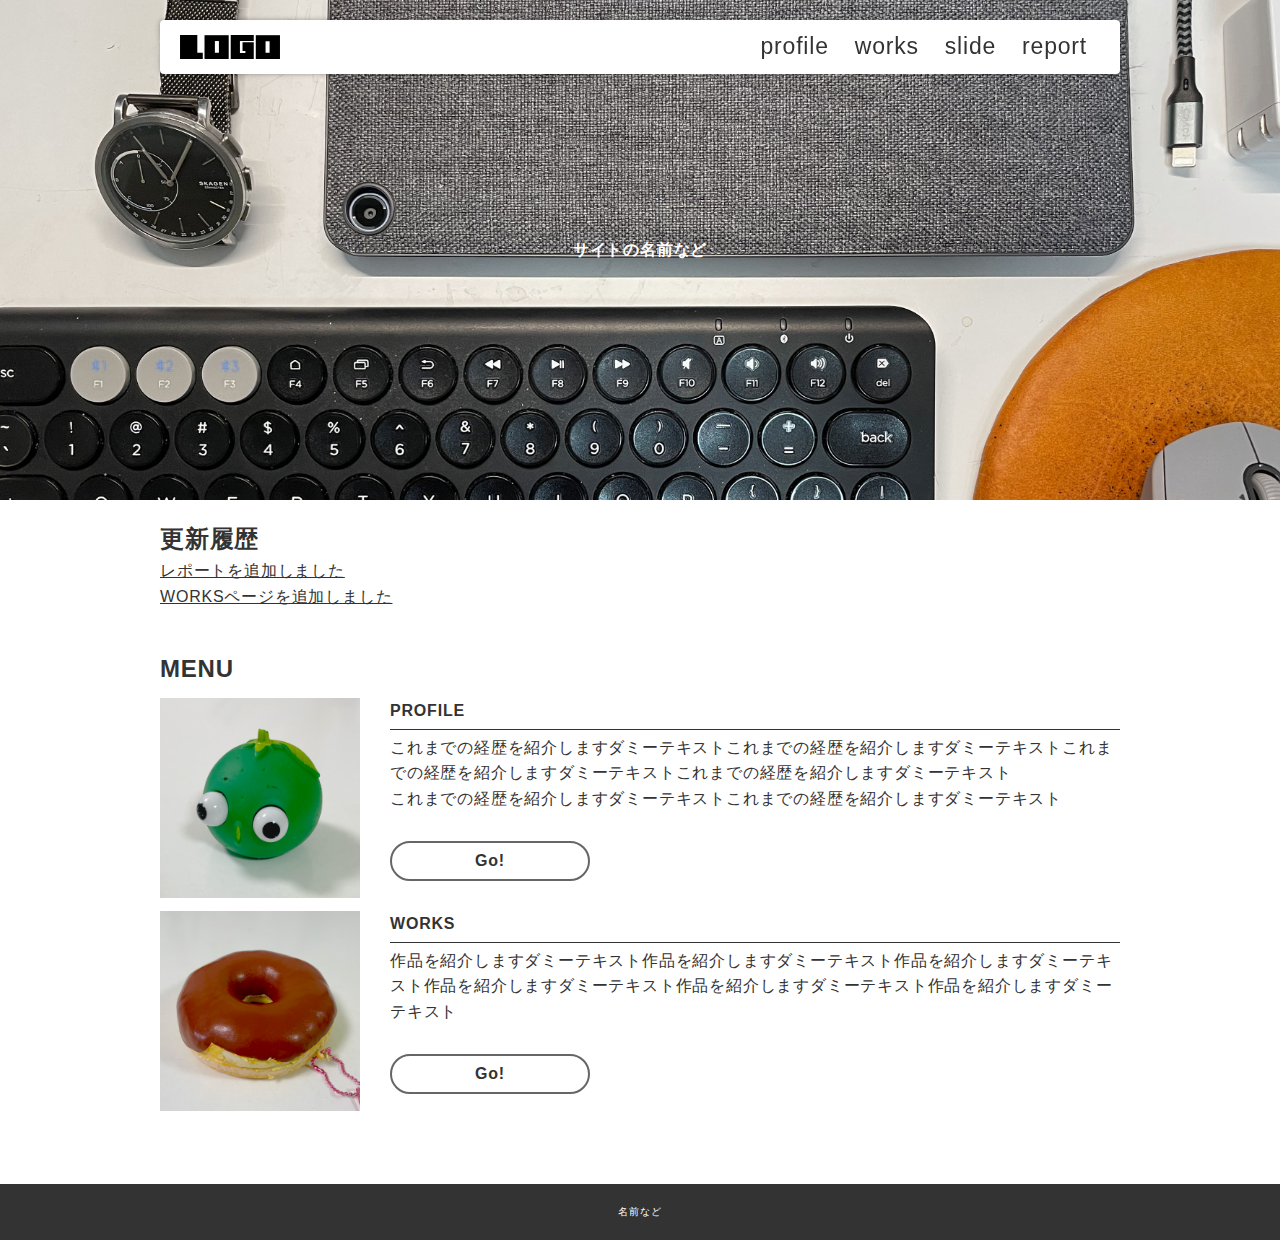
==== index.html @ c4fc2700 "Initial commit" ====
<!DOCTYPE html>
<html lang="ja">
  <head>
    <meta charset="UTF-8" />
    <meta http-equiv="X-UA-Compatible" content="IE=edge" />
    <meta name="viewport" content="width=device-width, initial-scale=1.0" />
    <link rel="stylesheet" href="./css/style.css" />

    <!-- cdnからjquery読み込み -->
    <script
      src="https://code.jquery.com/jquery-3.6.0.js"
      integrity="sha256-H+K7U5CnXl1h5ywQfKtSj8PCmoN9aaq30gDh27Xc0jk="
      crossorigin="anonymous"
    ></script>
    
    <script src="./js/main.js"></script>
    <title>トップページ</title>
  </head>
  <body>
    <header>
      <div class="inner">
        <div id="menu_btn"></div>
        <p id="header_logo">
          <a href="./index.html"><img src="./images/logo.svg" alt="" /></a>
        </p>
        <ul id="global_menu">
          <li><a href="./profile.html">profile</a></li>
          <li><a href="./works.html">works</a></li>
          <li><a href="./slide.html">slide</a></li>
          <li><a href="./report.html">report</a></li>
        </ul>
      </div>
    </header>

    <div class="top_eye_catch">サイトの名前など</div>

    <div class="contents">
      <section class="sec">
        <h2>更新履歴</h2>
        <ul>
          <li><a href="./report.html">レポートを追加しました</a></li>
          <li><a href="./works.html">WORKSページを追加しました</a></li>
        </ul>
      </section>

      <section class="sec">
        <h2>MENU</h2>
        <div class="link_menu">
          <div class="each_link">
            <div class="link_pic">
              <img src="./images/toy01.jpg" />
            </div>
            <div class="link_txt">
              <p class="link_title">PROFILE</p>
              <div>
                これまでの経歴を紹介しますダミーテキストこれまでの経歴を紹介しますダミーテキストこれまでの経歴を紹介しますダミーテキストこれまでの経歴を紹介しますダミーテキスト<br />
                これまでの経歴を紹介しますダミーテキストこれまでの経歴を紹介しますダミーテキスト
              </div>
              <a class="link_btn" href="./profile.html">Go!</a>
            </div>
          </div>

          <div class="each_link">
            <div class="link_pic">
              <img src="./images/toy02.jpg" />
            </div>
            <div class="link_txt">
              <p class="link_title">WORKS</p>
              <div>
                作品を紹介しますダミーテキスト作品を紹介しますダミーテキスト作品を紹介しますダミーテキスト作品を紹介しますダミーテキスト作品を紹介しますダミーテキスト作品を紹介しますダミーテキスト
              </div>
              <a class="link_btn" href="./works.html">Go!</a>
            </div>
          </div>
        </div>
      </section>
    </div>

    <footer>名前など</footer>
  </body>
</html>
---- css/style.css ----
@charset "UTF-8";
/*======================================================
基本 全体の設定
======================================================*/
* {
  box-sizing: border-box;
  margin: 0;
  padding: 0;
}

html,
body {
  height: 100%;
  font-feature-settings: "palt";
  background-color: #fff;
  position: relative;
}

body {
  font-size: 16px;
  line-height: 1.6;
  font-family: "游ゴシック体", YuGothic, "游ゴシック", "Yu Gothic", "ヒラギノ角ゴ ProN W3", "Hiragino Kaku Gothic ProN", "メイリオ", Meiryo, sans-serif;
  color: #333333;
  letter-spacing: 0.05em;
}

a {
  color: inherit;
  transition: 0.3s all;/* 値が変わった場合、0.3秒かけて変化する */
}

/* a:hoverはマウスオーバーしたときのセレクタ */
a:hover {
  opacity: 0.7;
}

/* 画像は親要素からはみ出さないように最大幅を100%に */
img {
  max-width: 100%;
  height: auto;
}

/* リストの先頭に・がつかないように */
li {
  list-style: none;
}

@media (min-width: 901px) {
  .sp_only {
    display: none !important;
  }
}

@media (max-width: 900px) {
  .pc_only {
    display: none !important;
  }
}




/*======================================================
header
======================================================*/
header {
  position: fixed;/* position: fixedにするとスクロールしても同じ位置に表示される */
  z-index: 2; /* z-indexはレイヤーの前後関係。数字が大きくなるほど手前 */
  max-width: 1000px;/* max-widthは最大幅 ウィンドウが小さくなればそれに合わせてせまくなる */
  top: 0;
  left: 0;
  right: 0;
  margin: auto;
}

header a {
  display: block;
  text-decoration: none;/* a要素にもともと付く下線をなしに */
}

header .inner {
  background-color: #fff;
  position: relative;
  display: flex;
  justify-content: space-between;
  padding: 15px 20px;
  box-shadow: 0px 0px 5px rgba(0, 0, 0, 0.35);
  border-radius: 4px;
  margin: 20px;
}

/* ロゴ */
#header_logo img {
  display: block;
  width: 100px;
}

/* メニュー */
#global_menu {
  display: flex;
  font-size: 23px;
  position: relative;
}



#global_menu a {
  padding: 0px 13px;
  line-height: 1;
  position: relative;
}

#global_menu li {
  position: relative;
}

#global_menu li.current::before {
  content: "";
  bottom: 2px;
  position: absolute;
  width: 100%;
  height: 10px;
  background-color: #ccc;
}

#menu_btn{
  position: absolute;
  width: 40px;
  height: 40px;
  border-radius: 20px;
  right: 10px;
  top: 7px;
  background-color: #ccc;
  z-index: 30;
  cursor: pointer;
  display: none;
}

/* レスポンシブ */
@media (max-width: 900px) {
  header .inner {
    flex-direction: column;
  }

  #global_menu {
    flex-direction: column;
    display: none;
  }

  .open_menu #global_menu {
    display: flex;
  }

  #global_menu li a{
    padding: 10px 0;
    text-align: center;
  }

  #menu_btn{
    display: block;
  }
}

/*======================================================
footer
======================================================*/
footer {
  background-color: #333;
  color: #fff;
  text-align: center;
  padding: 20px;
  font-size: 10px;
}


/*======================================================
コンテンツ共通
======================================================*/

body.contents_page {/* classにcontents_pageが指定されているbodyタグ */
  padding-top: 100px;
}

.sec{
  margin-bottom: 40px;
}

.contents {
  max-width: 1000px;
  min-height: 600px;
  padding: 20px;
  margin: auto;
}

/* =================================================
トップページ
================================================= */
.top_eye_catch {
  height: 500px;
  color: #fff;
  font-weight: bold;
  background-image: url(../images/top.jpg);/* 背景画像 */
  background-size: cover;/* 背景画像のサイズ 要素いっぱいに表示 */
  background-position: center center;/* 背景画像の位置 */
  background-attachment: fixed;/* スクロールしたときの背景画像の位置 固定 */
  
  /* 上下左右中央テクニック https://ics.media/entry/17522/ */
  display: flex;
  align-items: center;
  justify-content: center;
}

.link_menu{
  padding-top: 10px;
}

.each_link{
  display: flex;
}

.each_link .link_pic{
  width: 200px;
}

.each_link .link_txt{
  margin-left: 30px;
  flex: 1;
}

.each_link .link_title{
  font-weight: bold;
  padding-bottom: 5px;
  margin-bottom: 5px;
  border-bottom: 1px solid #333;
}

a.link_btn{
  text-decoration: none;
  font-weight: bold;
  display: block;
  margin: 30px 0;
  border: 2px solid #666;
  padding: 5px;
  text-align: center;
  border-radius: 50px;
  width: 200px;
}

a.link_btn:hover{/* classがlink_btnのaタグのマウスオーバー時 */
  opacity: 1;/* 半透明にならないように上書き */
  border-radius: 0;
  color: #fff;
  background-color: #333;
}

/* =================================================
worksページ
================================================= */

.thumb_list {
  display: flex;
  flex-wrap: wrap;
  margin: 0 -10px;
}

.thumb_list li {
  width: 25%;
  padding: 10px;
}

@media (max-width: 900px) {
  .thumb_list li {
    width: 50%;
  }
}

@media (max-width: 500px) {
  .thumb_list li {
    width: 100%;
  }
}

.thumb_list li a {
  display: block;
  height: 120px;
  border: 1px solid #ccc;
  opacity: 1;
  overflow: hidden;/* はみ出た部分は隠す */
}

.thumb_list li a img {
  display: block;
  width: 100%;
  height: 100%;
  object-fit: cover;
  object-position: center center;
  
  transition: 0.4s all;
}

/* マウスオーバー時、中の画像が1.3倍になって10度傾く */
.thumb_list li a:hover img{
  transform: scale(1.3) rotate(10deg);
}

/*======================================================
reportページ
======================================================*/

.report_eye_catch {
  height: 300px;
  background-image: url(../images/report.jpg);
  background-size: cover;
  background-position: center center;
  display: flex;
  align-items: center;
  justify-content: center;
  color: #fff;
  font-weight: bold;
}

.report {
  border: 1px solid #ccc;
  padding: 40px;
}

.report .outline {
  margin-bottom: 40px;
  display: flex;
}

@media (max-width: 900px) {
  .report .outline {
    display: block;
  }
}

.report .outline .pic {
  width: 45%;
  border: 3px solid #999;
}

.report .outline .txt {
  flex: 1;
  padding-left: 20px;
}

.report h1 {
  margin-bottom: 20px;
  padding-left: 10px;
  border-left: 5px solid #ff9a02;
}

.ex_link {
  display: inline-block;
  position: relative;
  padding: 4px;
  padding-left: 26px;
}

.ex_link::before {
  box-sizing: border-box;
  content: "";
  display: block;
  width: 20px;
  height: 14px;
  border: 3px solid #666;
  border-radius: 3px;
  position: absolute;
  left: 0;
  top: 0;
  bottom: 0;
  margin: auto;
}

/* =================================================
profileページ
================================================= */
.profile_container{
  writing-mode: vertical-rl;
  width: 100%;
  height: 300px;
  overflow: auto;
}

.profile_container h3{
  margin-right: 30px;
}



/*======================================================
汎用
======================================================*/
.mb_m {
  margin-bottom: 20px;
}
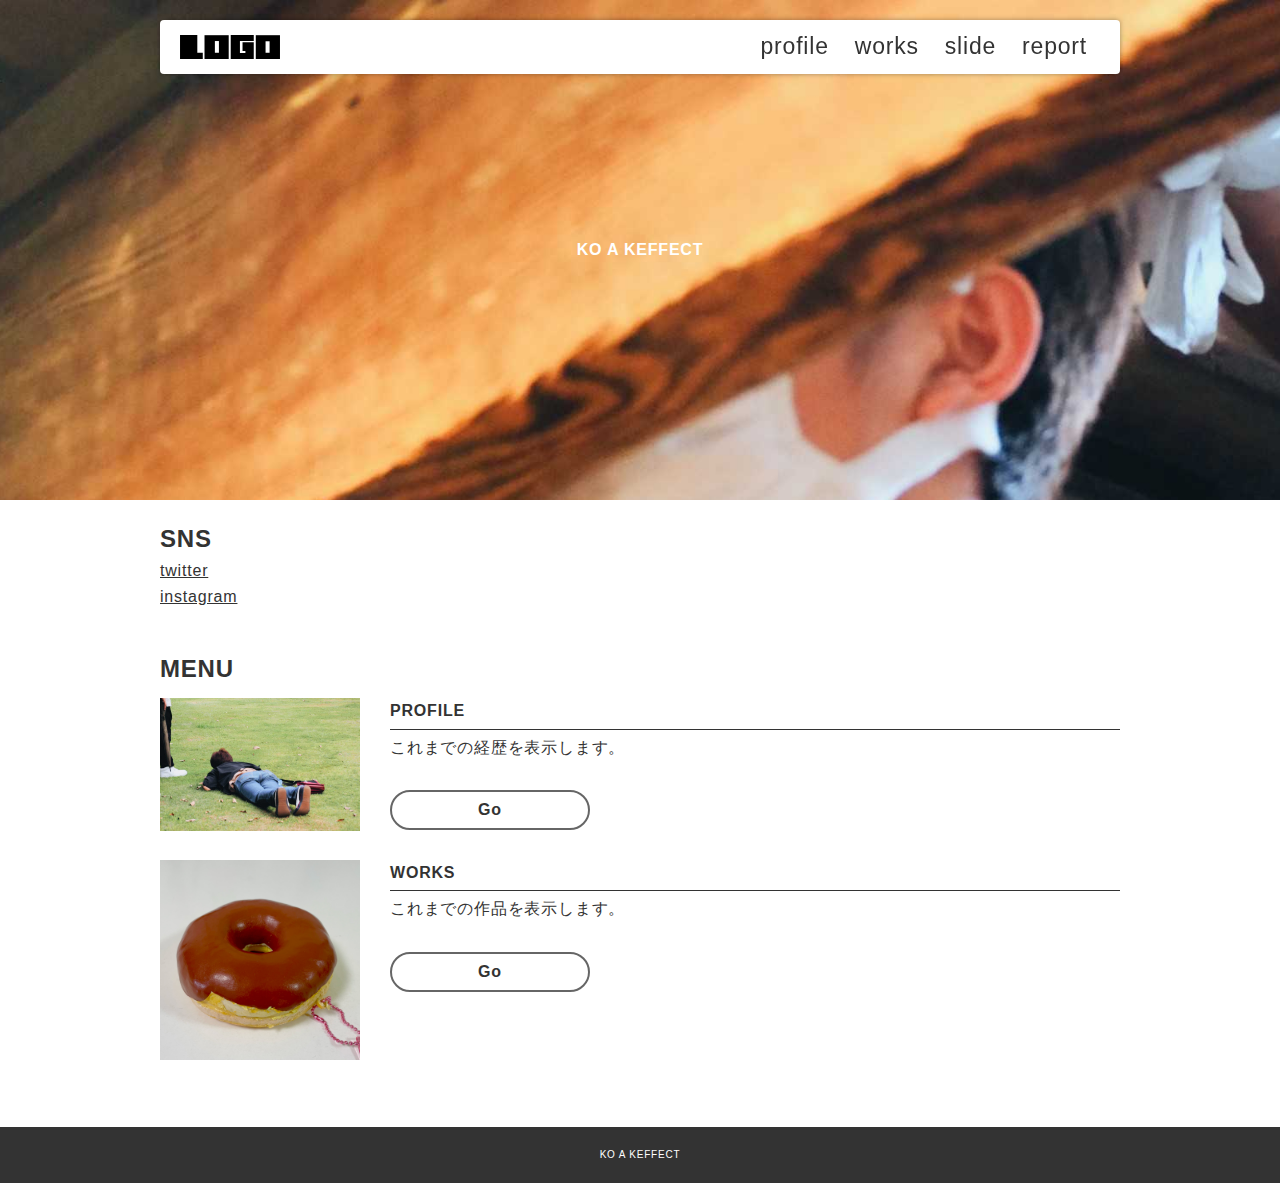
==== commit a8854d70: "各種変更" ====
--- a/index.html
+++ b/index.html
@@ -5,14 +5,12 @@
     <meta http-equiv="X-UA-Compatible" content="IE=edge" />
     <meta name="viewport" content="width=device-width, initial-scale=1.0" />
     <link rel="stylesheet" href="./css/style.css" />
-
     <!-- cdnからjquery読み込み -->
     <script
       src="https://code.jquery.com/jquery-3.6.0.js"
       integrity="sha256-H+K7U5CnXl1h5ywQfKtSj8PCmoN9aaq30gDh27Xc0jk="
       crossorigin="anonymous"
     ></script>
-    
     <script src="./js/main.js"></script>
     <title>トップページ</title>
   </head>
@@ -31,35 +29,31 @@
         </ul>
       </div>
     </header>
-
-    <div class="top_eye_catch">サイトの名前など</div>
-
+    <div class="top_eye_catch">KO A KEFFECT</div>
     <div class="contents">
       <section class="sec">
-        <h2>更新履歴</h2>
+        <h2>SNS</h2>
         <ul>
-          <li><a href="./report.html">レポートを追加しました</a></li>
-          <li><a href="./works.html">WORKSページを追加しました</a></li>
+          <li><a href="https://twitter.com/itogh_K">twitter</a></li>
+          <li><a href="https://youtu.be/dQw4w9WgXcQ">instagram</a></li>
         </ul>
       </section>
-
       <section class="sec">
         <h2>MENU</h2>
         <div class="link_menu">
           <div class="each_link">
             <div class="link_pic">
-              <img src="./images/toy01.jpg" />
+              <img src="./images/1657693076506.jpg" />
             </div>
             <div class="link_txt">
               <p class="link_title">PROFILE</p>
               <div>
-                これまでの経歴を紹介しますダミーテキストこれまでの経歴を紹介しますダミーテキストこれまでの経歴を紹介しますダミーテキストこれまでの経歴を紹介しますダミーテキスト<br />
-                これまでの経歴を紹介しますダミーテキストこれまでの経歴を紹介しますダミーテキスト
+               これまでの経歴を表示します。<br />
               </div>
-              <a class="link_btn" href="./profile.html">Go!</a>
+              <a class="link_btn" href="./profile.html">Go
+              </a>
             </div>
           </div>
-
           <div class="each_link">
             <div class="link_pic">
               <img src="./images/toy02.jpg" />
@@ -67,15 +61,14 @@
             <div class="link_txt">
               <p class="link_title">WORKS</p>
               <div>
-                作品を紹介しますダミーテキスト作品を紹介しますダミーテキスト作品を紹介しますダミーテキスト作品を紹介しますダミーテキスト作品を紹介しますダミーテキスト作品を紹介しますダミーテキスト
+                これまでの作品を表示します。
               </div>
-              <a class="link_btn" href="./works.html">Go!</a>
+              <a class="link_btn" href="./works.html">Go</a>
             </div>
           </div>
         </div>
       </section>
     </div>
-
-    <footer>名前など</footer>
+    <footer>KO A KEFFECT</footer>
   </body>
-</html>
+</html>--- a/css/style.css
+++ b/css/style.css
@@ -199,7 +199,7 @@
   height: 500px;
   color: #fff;
   font-weight: bold;
-  background-image: url(../images/top.jpg);/* 背景画像 */
+  background-image: url(../images/1657693103679.jpg);/* 背景画像 */
   background-size: cover;/* 背景画像のサイズ 要素いっぱいに表示 */
   background-position: center center;/* 背景画像の位置 */
   background-attachment: fixed;/* スクロールしたときの背景画像の位置 固定 */
